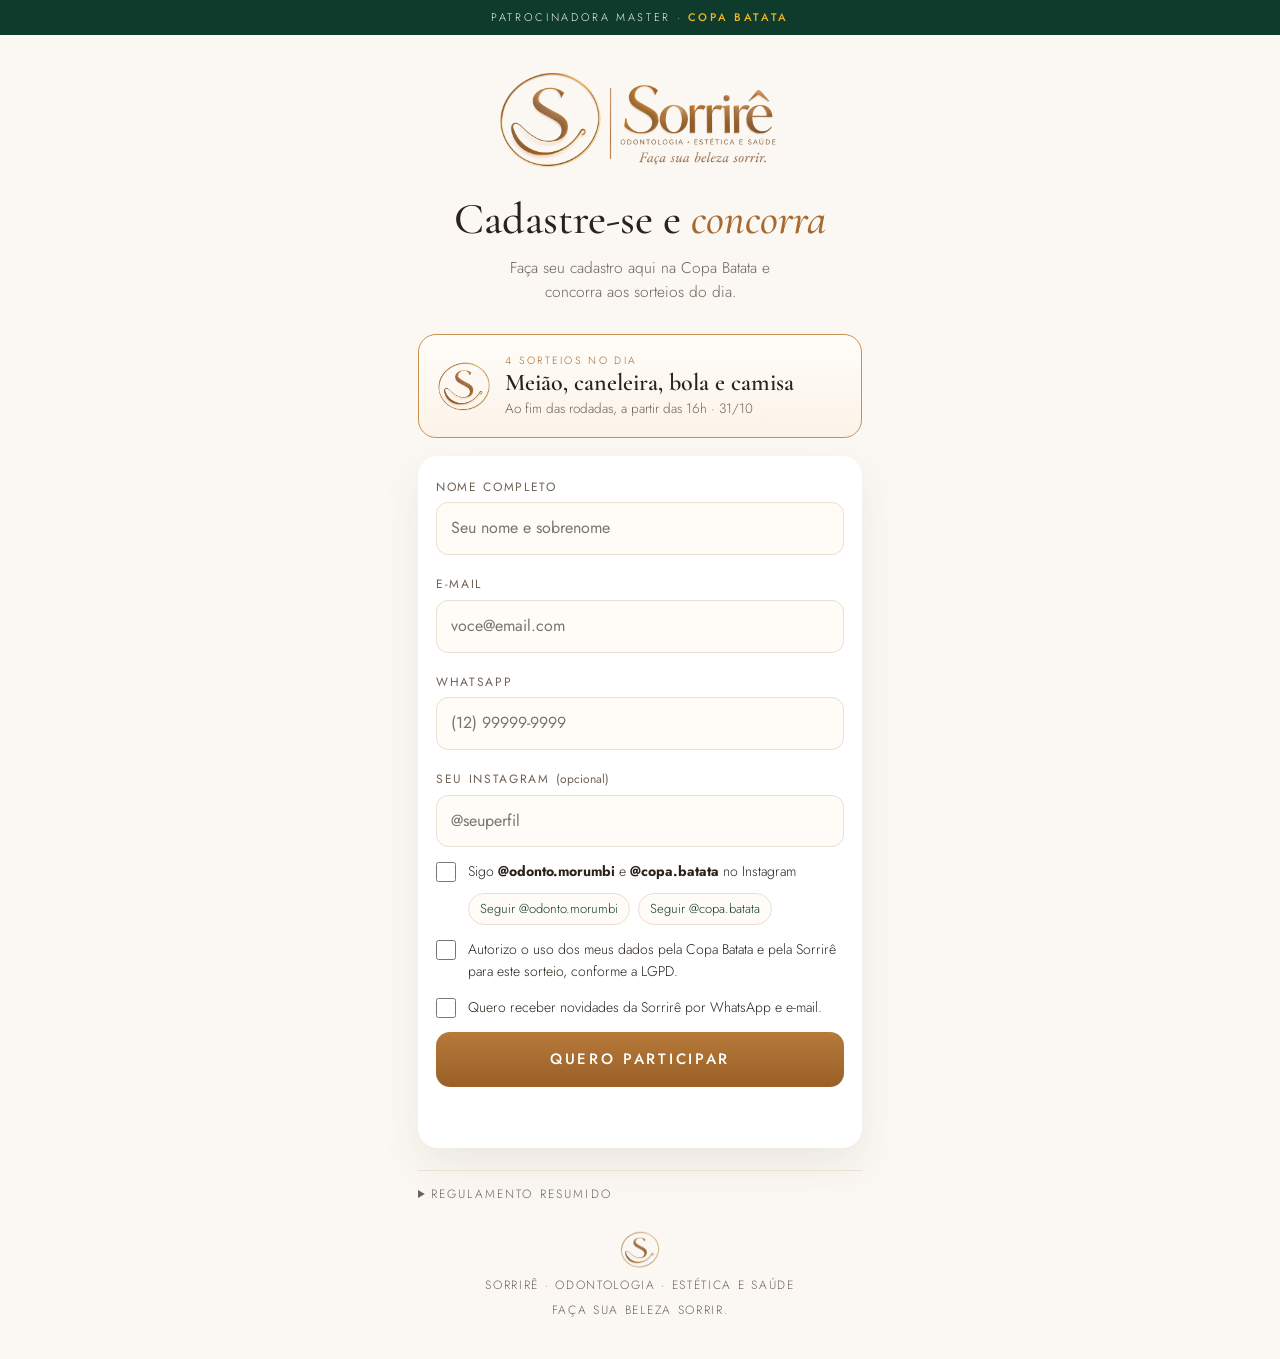
==== sorteio-sorrire/index.html @ 678cd006 "Página de cadastro da Sorrirê na Copa Batata em /sorteio-sorrire Cadastro para os sorteios do dia (m" ====
<!DOCTYPE html>
<html lang="pt-BR">
<head>
<meta charset="utf-8">
<meta name="viewport" content="width=device-width, initial-scale=1, viewport-fit=cover">
<title>Sorrirê na Copa Batata</title>
<meta name="robots" content="noindex, nofollow">
<meta name="description" content="Cadastro da Sorrirê na Copa Batata: concorra a meião, caneleira, bola e camisa.">
<link rel="preconnect" href="https://fonts.googleapis.com">
<link rel="preconnect" href="https://fonts.gstatic.com" crossorigin>
<link rel="stylesheet" href="https://fonts.googleapis.com/css2?family=Cormorant+Garamond:ital,wght@0,500;0,600;1,500&family=Jost:wght@300;400;500&display=swap">
<style>
/* Layout: cartão único de cadastro, pensado para o celular na beira da quadra; marfim e dourado da Sorrirê, verde da Copa só na faixa de parceria */
:root{
  color-scheme:light;
  --ivory:#FBF8F3; --paper:#FFFFFF; --ink:#2A221B; --muted:#6E6257; --line:#E9DFD2;
  --gold:#A8692E; --gold2:#C8914F; --goldlt:#F3E6D4; --pitch:#0E3B2C; --batata:#F2B522; --err:#A33A2B;
  --serif:'Cormorant Garamond',Georgia,'Times New Roman',serif; --sans:'Jost','Helvetica Neue',Arial,sans-serif;
}
*{box-sizing:border-box}
html,body{margin:0;background:var(--ivory);color:var(--ink)}
body{font-family:var(--sans);font-weight:300;font-size:16px;line-height:1.55;-webkit-font-smoothing:antialiased}
.wrap{max-width:480px;margin:0 auto;padding-left:max(18px,env(safe-area-inset-left,0px));padding-right:max(18px,env(safe-area-inset-right,0px));padding-block:0 40px}
.band{background:var(--pitch);color:#F2F5F0;text-align:center;font-size:11px;letter-spacing:.24em;text-transform:uppercase;padding:9px 16px;padding-top:calc(9px + env(safe-area-inset-top,0px))}
.band b{color:var(--batata);font-weight:500}
header{text-align:center;padding:28px 0 8px;display:grid;gap:14px;justify-items:center}
.logo{width:min(300px,82%);height:auto;;display:block}
h1{font-family:var(--serif);font-weight:500;font-size:clamp(34px,9vw,44px);line-height:1.02;margin:6px 0 0;text-wrap:balance}
h1 i{color:var(--gold)}
.lead{color:var(--muted);font-size:15.5px;max-width:34ch;margin:0}
.prize{margin:22px 0 0;border:1px solid var(--gold2);border-radius:18px;padding:18px 18px 16px;background:linear-gradient(180deg,#FFFDF9,#FBF3E8);display:grid;grid-template-columns:auto 1fr;gap:14px;align-items:center}
.prize img{width:54px;height:54px;border-radius:50%;}
.prize small{display:block;font-size:10.5px;letter-spacing:.22em;text-transform:uppercase;color:var(--gold)}
.prize b{display:block;font-family:var(--serif);font-weight:600;font-size:24px;line-height:1.1}
.prize span{font-size:13.5px;color:var(--muted)}
form,.done{margin-top:18px;background:var(--paper);border-radius:20px;box-shadow:0 18px 40px rgba(60,40,20,.08);padding:22px 18px 20px;display:grid;gap:14px}
.f{display:grid;gap:6px}
.f label{font-size:12px;letter-spacing:.14em;text-transform:uppercase;color:var(--muted);font-weight:400}
.f input{font:inherit;font-weight:400;font-size:16px;color:var(--ink);background:#FFFCF8;border:1px solid var(--line);border-radius:12px;padding:13px 14px;width:100%;outline:none;transition:border-color .2s,box-shadow .2s}
.f input:focus{border-color:var(--gold2);box-shadow:0 0 0 3px rgba(200,145,79,.18)}
.f input[aria-invalid="true"]{border-color:var(--err)}
.f .hint{font-size:12.5px;color:var(--muted)}
.f .msg{font-size:12.5px;color:var(--err);min-height:0}
.ck{display:grid;grid-template-columns:22px 1fr;gap:10px;align-items:start;font-size:14px;color:var(--ink);cursor:pointer}
.ck input{width:20px;height:20px;margin:1px 0 0;accent-color:var(--gold)}
.ck a{color:var(--gold)}
.ck.bad{color:var(--err)}
.follow{display:flex;gap:8px;flex-wrap:wrap;margin:-4px 0 0 32px}
.follow a{font-size:13px;text-decoration:none;color:var(--pitch);border:1px solid var(--line);border-radius:999px;padding:5px 11px;background:#FFFCF8}
.hp{position:absolute;left:-9999px;width:1px;height:1px;overflow:hidden}
button{font:inherit;font-weight:500;font-size:15px;letter-spacing:.18em;text-transform:uppercase;border:0;border-radius:14px;padding:16px;color:#fff;background:linear-gradient(180deg,#B67A3A,#9A5F27);cursor:pointer;transition:transform .15s,filter .2s}
button:hover{filter:brightness(1.05)}button:active{transform:scale(.98)}
button[disabled]{filter:grayscale(.4) brightness(.95);cursor:wait}
.formerr{font-size:13.5px;color:var(--err);text-align:center}
.done{text-align:center;justify-items:center;gap:12px}
.done .ok{width:64px;height:64px;border-radius:50%;border:1.5px solid var(--gold2);display:grid;place-items:center}
.done .ok svg{width:28px;height:28px}
.done h2{font-family:var(--serif);font-weight:500;font-size:34px;line-height:1.05;margin:0}
.done h2 i{color:var(--gold)}
.done p{margin:0;color:var(--muted);max-width:32ch}
.num{font-family:var(--serif);font-size:20px;color:var(--ink)}
.num b{font-weight:600;color:var(--gold)}
.btns{display:grid;gap:10px;width:100%}
.btns a{display:block;text-decoration:none;text-align:center;font-weight:500;font-size:14px;letter-spacing:.14em;text-transform:uppercase;border-radius:14px;padding:14px;border:1px solid var(--gold2);color:var(--gold)}
.btns a.pri{background:var(--pitch);border-color:var(--pitch);color:#F2F5F0}
details{margin-top:22px;border-top:1px solid var(--line);padding-top:14px}
summary{cursor:pointer;font-size:12px;letter-spacing:.18em;text-transform:uppercase;color:var(--muted)}
details ul{padding-left:18px;margin:10px 0 0;display:grid;gap:6px;font-size:13.5px;color:var(--muted)}
footer{margin-top:26px;text-align:center;font-size:12px;letter-spacing:.14em;text-transform:uppercase;color:var(--muted);display:grid;gap:6px}
footer img{width:40px;height:40px;margin:0 auto;}
.pv{margin-top:10px;font-size:12px;text-align:center;color:var(--gold)}
[hidden]{display:none!important}
@media (prefers-reduced-motion:reduce){*{transition:none!important}}
</style>
</head>
<body>
<div class="band">Patrocinadora master · <b>Copa Batata</b></div>
<div class="wrap">
  <header>
    <img class="logo" src="[data-uri]" alt="Sorrirê · Odontologia, Estética e Saúde">
    <h1>Cadastre-se e <i>concorra</i></h1>
    <p class="lead" id="lead">Faça seu cadastro aqui na Copa Batata e concorra aos sorteios do dia.</p>
  </header>

  <div class="prize">
    <img src="[data-uri]" alt="">
    <div><small id="rotulo">4 sorteios no dia</small><b id="premio">Meião, caneleira, bola e camisa</b><span id="quando">Ao fim das rodadas, a partir das 16h · 31/10</span></div>
  </div>

  <form id="fm" novalidate>
    <div class="f"><label for="nome">Nome completo</label><input id="nome" name="nome" autocomplete="name" placeholder="Seu nome e sobrenome" required><span class="msg" id="nome-m"></span></div>
    <div class="f"><label for="email">E-mail</label><input id="email" name="email" type="email" inputmode="email" autocomplete="email" placeholder="voce@email.com" required><span class="msg" id="email-m"></span></div>
    <div class="f"><label for="whatsapp">WhatsApp</label><input id="whatsapp" name="whatsapp" type="tel" inputmode="tel" autocomplete="tel" placeholder="(12) 99999-9999" required><span class="msg" id="whatsapp-m"></span></div>
    <div class="f"><label for="instagram">Seu Instagram <span style="text-transform:none;letter-spacing:0">(opcional)</span></label><input id="instagram" name="instagram" autocomplete="off" placeholder="@seuperfil"></div>
    <label class="ck" id="segue-l"><input type="checkbox" id="segue"><span>Sigo <b>@odonto.morumbi</b> e <b>@copa.batata</b> no Instagram</span></label>
    <div class="follow"><a href="https://www.instagram.com/odonto.morumbi/" target="_blank" rel="noopener">Seguir @odonto.morumbi</a><a href="https://www.instagram.com/copa.batata/" target="_blank" rel="noopener">Seguir @copa.batata</a></div>
    <label class="ck" id="lgpd-l"><input type="checkbox" id="lgpd"><span>Autorizo o uso dos meus dados pela Copa Batata e pela Sorrirê para este sorteio, conforme a LGPD.</span></label>
    <label class="ck"><input type="checkbox" id="contato"><span>Quero receber novidades da Sorrirê por WhatsApp e e-mail.</span></label>
    <div class="hp" aria-hidden="true"><label for="site">Site</label><input id="site" tabindex="-1" autocomplete="off"></div>
    <button type="submit" id="go">Quero participar</button>
    <p class="formerr" id="ferr" role="alert"></p>
  </form>

  <div class="done" id="done" hidden>
    <div class="ok"><svg viewBox="0 0 24 24" fill="none" stroke="#A8692E" stroke-width="2" stroke-linecap="round" stroke-linejoin="round" aria-hidden="true"><path d="M5 12.5l4.2 4.2L19 7"/></svg></div>
    <h2>Pronto, você está <i>concorrendo!</i></h2>
    <p class="num" id="num"></p>
    <p id="donep">Os sorteios acontecem na quadra, ao fim das rodadas, a partir das 16h. Quem for sorteado precisa estar presente. Siga os perfis para acompanhar.</p>
    <div class="btns"><a class="pri" href="https://www.instagram.com/odonto.morumbi/" target="_blank" rel="noopener">Seguir @odonto.morumbi</a><a href="https://www.instagram.com/copa.batata/" target="_blank" rel="noopener">Seguir @copa.batata</a></div>
  </div>
  <p class="pv" id="pv" hidden>Modo prévia: o cadastro não foi salvo em nenhuma planilha.</p>

  <details>
    <summary>Regulamento resumido</summary>
    <ul id="reg">
      <li>Sorteios realizados pela Copa Batata, com patrocínio da Sorrirê.</li>
      <li>Um cadastro por pessoa (mesmo WhatsApp ou e-mail conta uma vez só).</li>
      <li>Para participar, é preciso seguir @odonto.morumbi e @copa.batata.</li>
      <li id="reg-data">4 sorteios em 31/10, ao fim das rodadas, a partir das 16h: meião, caneleira, bola e camisa (a ordem pode mudar).</li>
      <li>Cada pessoa ganha no máximo um prêmio. Quem já ganhou não entra nos sorteios seguintes.</li>
      <li>Quem for sorteado precisa estar na quadra para retirar o prêmio. Se não estiver, é feito um novo sorteio.</li>
      <li>Os ganhadores são anunciados na quadra e nos perfis da Copa e da Sorrirê.</li>
      <li>Os prêmios são itens esportivos e não envolvem procedimento nem serviço odontológico.</li>
      <li>Seus dados ficam só com a Copa Batata e a Sorrirê, e você pode pedir a exclusão a qualquer momento.</li>
    </ul>
  </details>

  <footer><img src="[data-uri]" alt=""><span>Sorrirê · Odontologia · Estética e Saúde</span><span>Faça sua beleza sorrir.</span></footer>
</div>

<script>
(function(){
"use strict";
/* ===== ajuste aqui ===== */
var CONFIG={
  ROTULO:"4 sorteios no dia",
  PREMIO:"Meião, caneleira, bola e camisa",
  QUANDO:"Ao fim das rodadas, a partir das 16h · 31/10",
  ENDPOINT:"https://webhook.komplexagrowth.com/webhook/sorteio-sorrire"   /* URL de produção do webhook do n8n */
};
/* ======================= */
document.getElementById("rotulo").textContent=CONFIG.ROTULO;
document.getElementById("premio").textContent=CONFIG.PREMIO;
document.getElementById("quando").textContent=CONFIG.QUANDO;

var $=function(id){return document.getElementById(id)};
var origem="direto";
try{var q=new URLSearchParams(location.search);if(q.get("origem"))origem=q.get("origem");}catch(e){}
var GS=(typeof google!=="undefined"&&google.script&&google.script.run)?google.script:null;
if(GS&&GS.url){GS.url.getLocation(function(l){if(l&&l.parameter&&l.parameter.origem)origem=l.parameter.origem;});}

var wa=$("whatsapp");
wa.addEventListener("input",function(){var d=wa.value.replace(/\D/g,"").slice(0,11);var o=d;
  if(d.length>2)o="("+d.slice(0,2)+") "+d.slice(2);
  if(d.length>7)o="("+d.slice(0,2)+") "+d.slice(2,d.length-4)+"-"+d.slice(-4);
  wa.value=o;});

function setErr(id,msg){var el=$(id);el.setAttribute("aria-invalid",msg?"true":"false");$(id+"-m").textContent=msg||"";}
["nome","email","whatsapp"].forEach(function(id){$(id).addEventListener("input",function(){setErr(id,"");$("ferr").textContent="";});});
["segue","lgpd"].forEach(function(id){$(id).addEventListener("change",function(){$(id+"-l").classList.remove("bad");$("ferr").textContent="";});});

function validar(){
  var ok=true,first=null;
  var nome=$("nome").value.trim();
  if(nome.split(/\s+/).length<2||nome.length<5){setErr("nome","Escreva nome e sobrenome.");ok=false;first=first||$("nome");}
  var email=$("email").value.trim();
  if(!/^[^\s@]+@[^\s@]+\.[^\s@]{2,}$/.test(email)){setErr("email","Confira o e-mail.");ok=false;first=first||$("email");}
  var tel=$("whatsapp").value.replace(/\D/g,"");
  if(tel.length<10){setErr("whatsapp","Coloque o DDD e o número.");ok=false;first=first||$("whatsapp");}
  if(!$("segue").checked){$("segue-l").classList.add("bad");ok=false;first=first||$("segue");}
  if(!$("lgpd").checked){$("lgpd-l").classList.add("bad");ok=false;first=first||$("lgpd");}
  if(!ok){$("ferr").textContent="Falta preencher o que está em vermelho.";if(first)first.focus();}
  return ok;
}

function ok(r){
  $("go").disabled=false;$("go").textContent="Quero participar";
  if(!r||!r.ok){$("ferr").textContent=(r&&r.erro)||"Não deu para salvar agora. Tente de novo em instantes.";return;}
  $("fm").hidden=true;$("done").hidden=false;
  $("num").innerHTML=r.preview?"No dia, aqui aparece o <b>número da sorte</b> da pessoa.":r.dup?"Você já estava cadastrado. Seu número é <b>"+r.numero+"</b>.":(r.numero?"Seu número da sorte é <b>"+r.numero+"</b>.":"");
  if(r.preview)$("pv").hidden=false;
  window.scrollTo({top:0,behavior:"smooth"});
}
function falha(){ $("go").disabled=false;$("go").textContent="Quero participar";$("ferr").textContent="Sem conexão agora. Confira a internet e tente de novo."; }

$("fm").addEventListener("submit",function(ev){
  ev.preventDefault();
  if($("site").value)return; /* robô */
  if(!validar())return;
  var dados={nome:$("nome").value.trim(),email:$("email").value.trim().toLowerCase(),whatsapp:$("whatsapp").value.replace(/\D/g,""),
    instagram:$("instagram").value.trim().replace(/^@?/,"@").replace(/^@$/,""),segue:$("segue").checked,lgpd:$("lgpd").checked,contato:$("contato").checked,origem:origem};
  $("go").disabled=true;$("go").textContent="Enviando…";
  if(GS){GS.run.withSuccessHandler(ok).withFailureHandler(falha).salvar(dados);}
  else if(CONFIG.ENDPOINT){
    /* n8n: formulário simples (sem preflight). Só confirma o cadastro quando o n8n responde que gravou. */
    var body=new URLSearchParams();Object.keys(dados).forEach(function(k){body.append(k,String(dados[k]));});
    fetch(CONFIG.ENDPOINT,{method:"POST",body:body}).then(function(x){if(!x.ok)throw new Error("http "+x.status);ok({ok:true});}).catch(function(){ok({ok:false,erro:"Não deu para salvar seu cadastro agora. Tente de novo em instantes ou chame alguém no stand da Sorrirê."});});
  }
  else{setTimeout(function(){ok({ok:true,numero:"0",preview:true});},600);}
});
})();
</script>
</body>
</html>
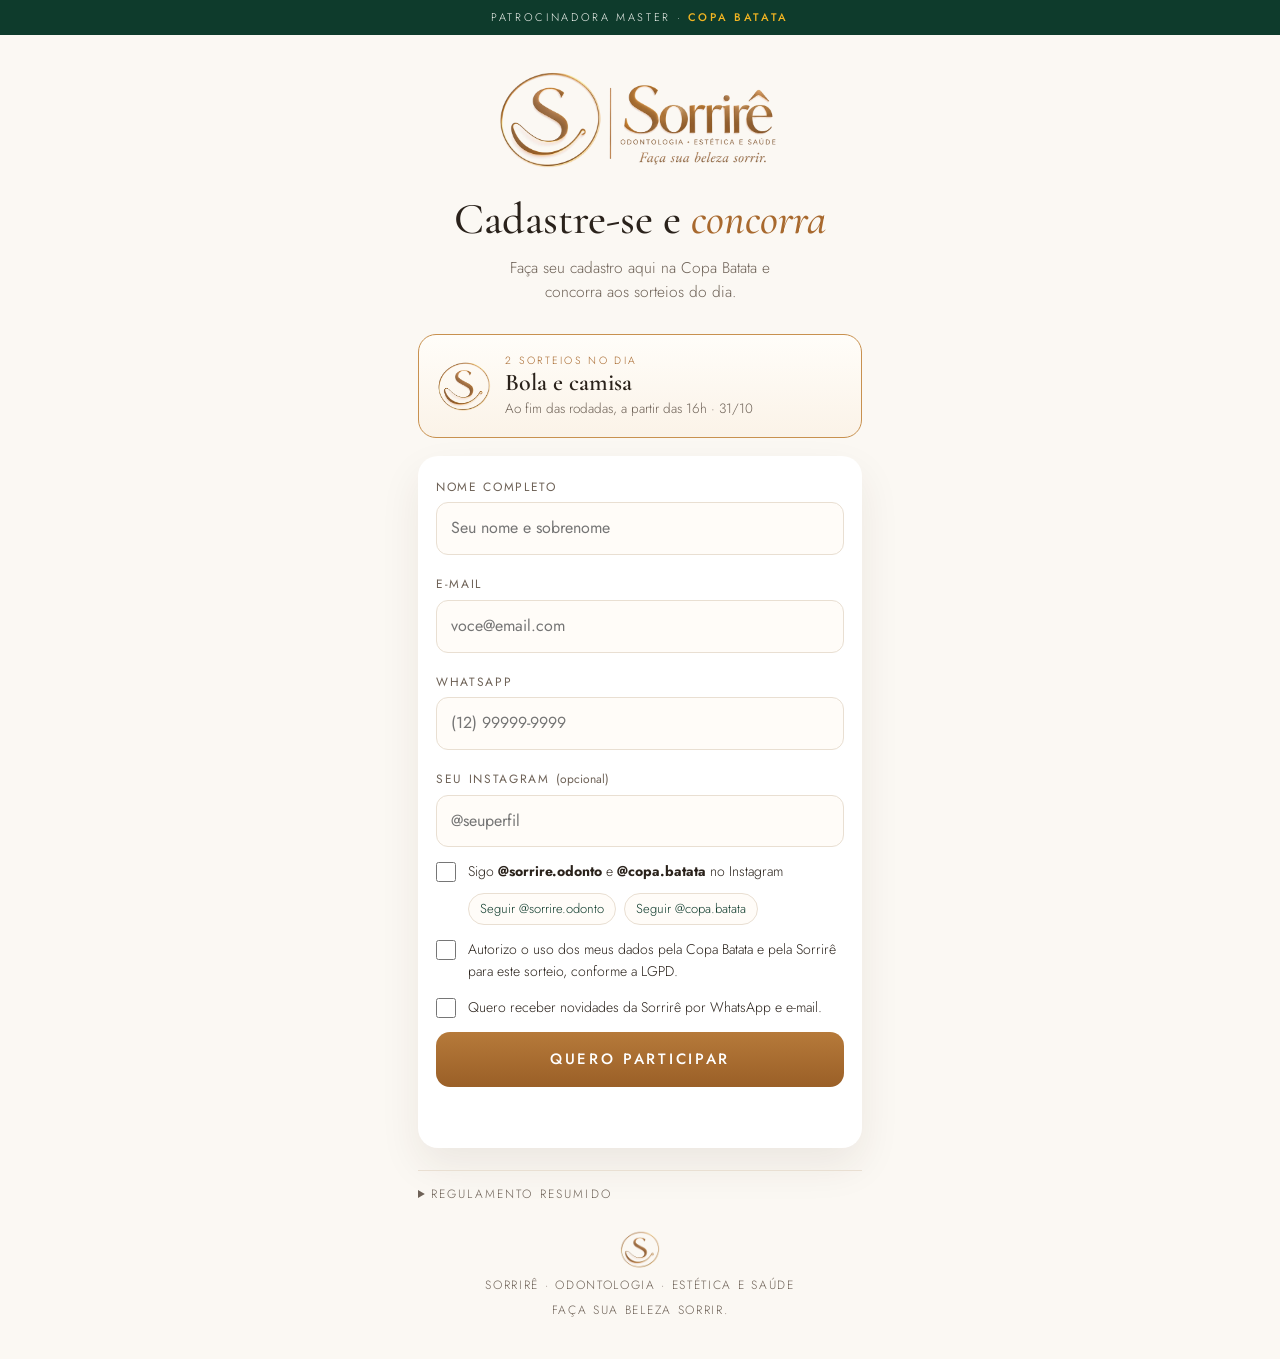
==== commit 4a566b2e: "Sorteio Sorrirê: só bola e camisa, Instagram @sorrire.odonto Co-Authored-By: Claude Opus 5.5 <norepl" ====
--- a/sorteio-sorrire/index.html
+++ b/sorteio-sorrire/index.html
@@ -5,7 +5,7 @@
 <meta name="viewport" content="width=device-width, initial-scale=1, viewport-fit=cover">
 <title>Sorrirê na Copa Batata</title>
 <meta name="robots" content="noindex, nofollow">
-<meta name="description" content="Cadastro da Sorrirê na Copa Batata: concorra a meião, caneleira, bola e camisa.">
+<meta name="description" content="Cadastro da Sorrirê na Copa Batata: concorra a uma bola e uma camisa.">
 <link rel="preconnect" href="https://fonts.googleapis.com">
 <link rel="preconnect" href="https://fonts.gstatic.com" crossorigin>
 <link rel="stylesheet" href="https://fonts.googleapis.com/css2?family=Cormorant+Garamond:ital,wght@0,500;0,600;1,500&family=Jost:wght@300;400;500&display=swap">
@@ -84,7 +84,7 @@
 
   <div class="prize">
     <img src="[data-uri]" alt="">
-    <div><small id="rotulo">4 sorteios no dia</small><b id="premio">Meião, caneleira, bola e camisa</b><span id="quando">Ao fim das rodadas, a partir das 16h · 31/10</span></div>
+    <div><small id="rotulo">2 sorteios no dia</small><b id="premio">Bola e camisa</b><span id="quando">Ao fim das rodadas, a partir das 16h · 31/10</span></div>
   </div>
 
   <form id="fm" novalidate>
@@ -92,8 +92,8 @@
     <div class="f"><label for="email">E-mail</label><input id="email" name="email" type="email" inputmode="email" autocomplete="email" placeholder="voce@email.com" required><span class="msg" id="email-m"></span></div>
     <div class="f"><label for="whatsapp">WhatsApp</label><input id="whatsapp" name="whatsapp" type="tel" inputmode="tel" autocomplete="tel" placeholder="(12) 99999-9999" required><span class="msg" id="whatsapp-m"></span></div>
     <div class="f"><label for="instagram">Seu Instagram <span style="text-transform:none;letter-spacing:0">(opcional)</span></label><input id="instagram" name="instagram" autocomplete="off" placeholder="@seuperfil"></div>
-    <label class="ck" id="segue-l"><input type="checkbox" id="segue"><span>Sigo <b>@odonto.morumbi</b> e <b>@copa.batata</b> no Instagram</span></label>
-    <div class="follow"><a href="https://www.instagram.com/odonto.morumbi/" target="_blank" rel="noopener">Seguir @odonto.morumbi</a><a href="https://www.instagram.com/copa.batata/" target="_blank" rel="noopener">Seguir @copa.batata</a></div>
+    <label class="ck" id="segue-l"><input type="checkbox" id="segue"><span>Sigo <b>@sorrire.odonto</b> e <b>@copa.batata</b> no Instagram</span></label>
+    <div class="follow"><a href="https://www.instagram.com/sorrire.odonto/" target="_blank" rel="noopener">Seguir @sorrire.odonto</a><a href="https://www.instagram.com/copa.batata/" target="_blank" rel="noopener">Seguir @copa.batata</a></div>
     <label class="ck" id="lgpd-l"><input type="checkbox" id="lgpd"><span>Autorizo o uso dos meus dados pela Copa Batata e pela Sorrirê para este sorteio, conforme a LGPD.</span></label>
     <label class="ck"><input type="checkbox" id="contato"><span>Quero receber novidades da Sorrirê por WhatsApp e e-mail.</span></label>
     <div class="hp" aria-hidden="true"><label for="site">Site</label><input id="site" tabindex="-1" autocomplete="off"></div>
@@ -106,7 +106,7 @@
     <h2>Pronto, você está <i>concorrendo!</i></h2>
     <p class="num" id="num"></p>
     <p id="donep">Os sorteios acontecem na quadra, ao fim das rodadas, a partir das 16h. Quem for sorteado precisa estar presente. Siga os perfis para acompanhar.</p>
-    <div class="btns"><a class="pri" href="https://www.instagram.com/odonto.morumbi/" target="_blank" rel="noopener">Seguir @odonto.morumbi</a><a href="https://www.instagram.com/copa.batata/" target="_blank" rel="noopener">Seguir @copa.batata</a></div>
+    <div class="btns"><a class="pri" href="https://www.instagram.com/sorrire.odonto/" target="_blank" rel="noopener">Seguir @sorrire.odonto</a><a href="https://www.instagram.com/copa.batata/" target="_blank" rel="noopener">Seguir @copa.batata</a></div>
   </div>
   <p class="pv" id="pv" hidden>Modo prévia: o cadastro não foi salvo em nenhuma planilha.</p>
 
@@ -115,8 +115,8 @@
     <ul id="reg">
       <li>Sorteios realizados pela Copa Batata, com patrocínio da Sorrirê.</li>
       <li>Um cadastro por pessoa (mesmo WhatsApp ou e-mail conta uma vez só).</li>
-      <li>Para participar, é preciso seguir @odonto.morumbi e @copa.batata.</li>
-      <li id="reg-data">4 sorteios em 31/10, ao fim das rodadas, a partir das 16h: meião, caneleira, bola e camisa (a ordem pode mudar).</li>
+      <li>Para participar, é preciso seguir @sorrire.odonto e @copa.batata.</li>
+      <li id="reg-data">2 sorteios em 31/10, ao fim das rodadas, a partir das 16h: uma bola e uma camisa (a ordem pode mudar).</li>
       <li>Cada pessoa ganha no máximo um prêmio. Quem já ganhou não entra nos sorteios seguintes.</li>
       <li>Quem for sorteado precisa estar na quadra para retirar o prêmio. Se não estiver, é feito um novo sorteio.</li>
       <li>Os ganhadores são anunciados na quadra e nos perfis da Copa e da Sorrirê.</li>
@@ -133,8 +133,8 @@
 "use strict";
 /* ===== ajuste aqui ===== */
 var CONFIG={
-  ROTULO:"4 sorteios no dia",
-  PREMIO:"Meião, caneleira, bola e camisa",
+  ROTULO:"2 sorteios no dia",
+  PREMIO:"Bola e camisa",
   QUANDO:"Ao fim das rodadas, a partir das 16h · 31/10",
   ENDPOINT:"https://webhook.komplexagrowth.com/webhook/sorteio-sorrire"   /* URL de produção do webhook do n8n */
 };
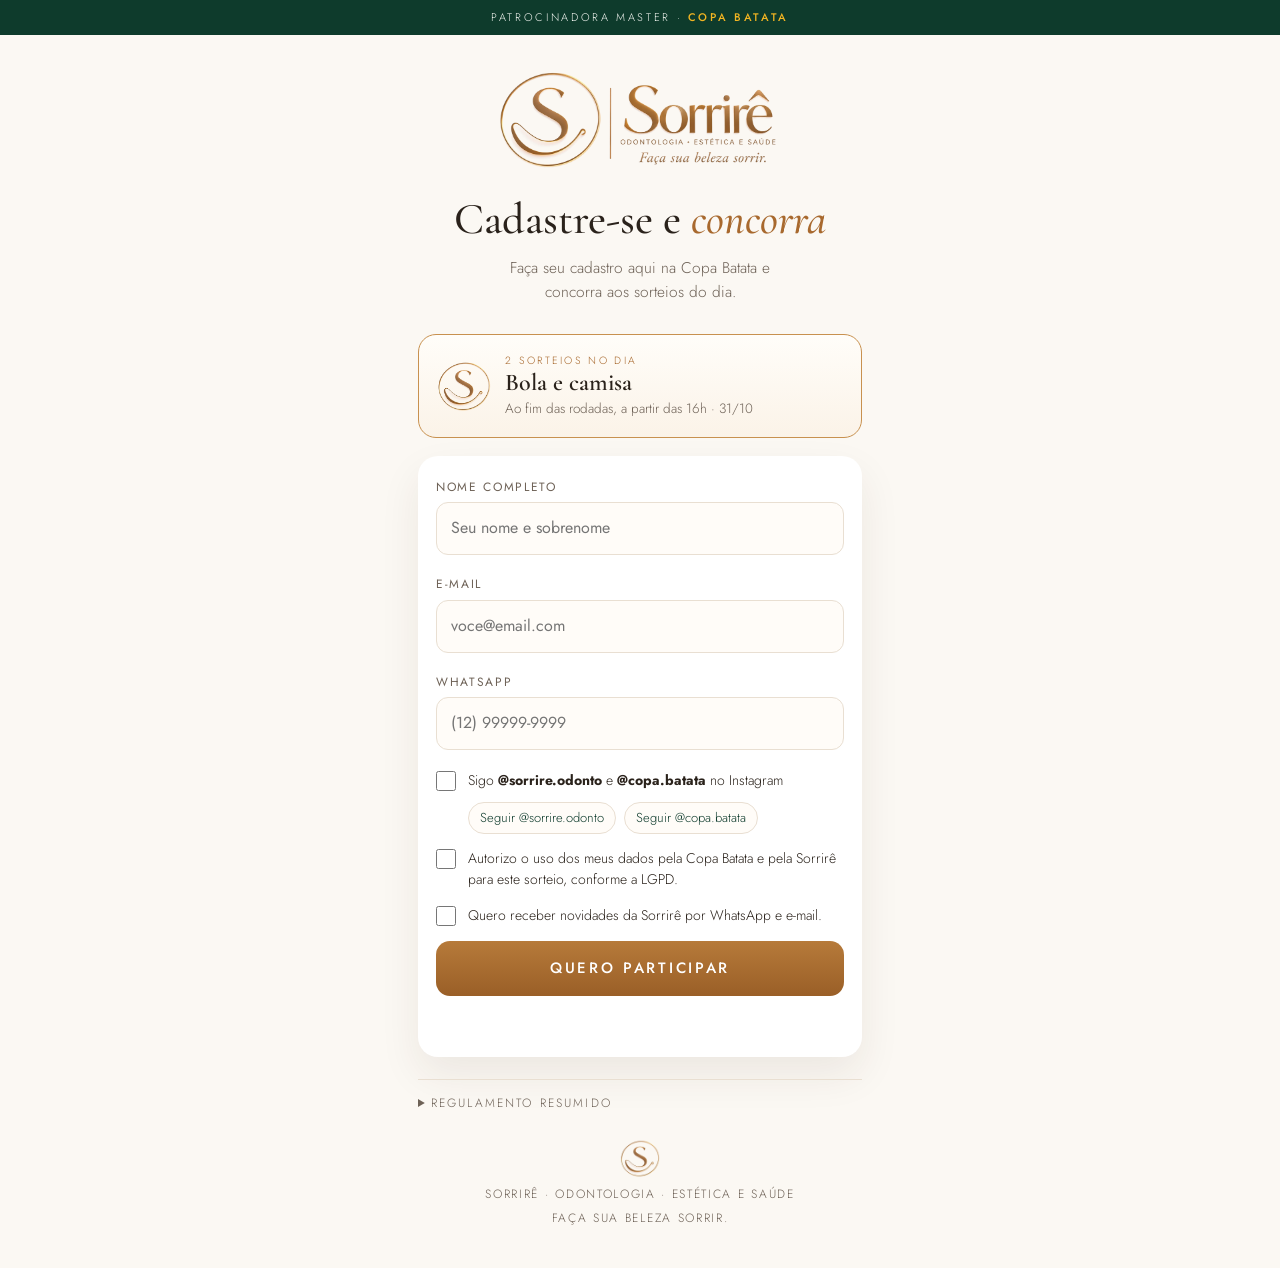
==== commit 2e278bcd: "Sorteio Sorrirê: remove o campo de Instagram do cadastro Co-Authored-By: Claude Opus 5.5 <noreply@an" ====
--- a/sorteio-sorrire/index.html
+++ b/sorteio-sorrire/index.html
@@ -91,7 +91,6 @@
     <div class="f"><label for="nome">Nome completo</label><input id="nome" name="nome" autocomplete="name" placeholder="Seu nome e sobrenome" required><span class="msg" id="nome-m"></span></div>
     <div class="f"><label for="email">E-mail</label><input id="email" name="email" type="email" inputmode="email" autocomplete="email" placeholder="voce@email.com" required><span class="msg" id="email-m"></span></div>
     <div class="f"><label for="whatsapp">WhatsApp</label><input id="whatsapp" name="whatsapp" type="tel" inputmode="tel" autocomplete="tel" placeholder="(12) 99999-9999" required><span class="msg" id="whatsapp-m"></span></div>
-    <div class="f"><label for="instagram">Seu Instagram <span style="text-transform:none;letter-spacing:0">(opcional)</span></label><input id="instagram" name="instagram" autocomplete="off" placeholder="@seuperfil"></div>
     <label class="ck" id="segue-l"><input type="checkbox" id="segue"><span>Sigo <b>@sorrire.odonto</b> e <b>@copa.batata</b> no Instagram</span></label>
     <div class="follow"><a href="https://www.instagram.com/sorrire.odonto/" target="_blank" rel="noopener">Seguir @sorrire.odonto</a><a href="https://www.instagram.com/copa.batata/" target="_blank" rel="noopener">Seguir @copa.batata</a></div>
     <label class="ck" id="lgpd-l"><input type="checkbox" id="lgpd"><span>Autorizo o uso dos meus dados pela Copa Batata e pela Sorrirê para este sorteio, conforme a LGPD.</span></label>
@@ -187,8 +186,7 @@
   ev.preventDefault();
   if($("site").value)return; /* robô */
   if(!validar())return;
-  var dados={nome:$("nome").value.trim(),email:$("email").value.trim().toLowerCase(),whatsapp:$("whatsapp").value.replace(/\D/g,""),
-    instagram:$("instagram").value.trim().replace(/^@?/,"@").replace(/^@$/,""),segue:$("segue").checked,lgpd:$("lgpd").checked,contato:$("contato").checked,origem:origem};
+  var dados={nome:$("nome").value.trim(),email:$("email").value.trim().toLowerCase(),whatsapp:$("whatsapp").value.replace(/\D/g,""),segue:$("segue").checked,lgpd:$("lgpd").checked,contato:$("contato").checked,origem:origem};
   $("go").disabled=true;$("go").textContent="Enviando…";
   if(GS){GS.run.withSuccessHandler(ok).withFailureHandler(falha).salvar(dados);}
   else if(CONFIG.ENDPOINT){
